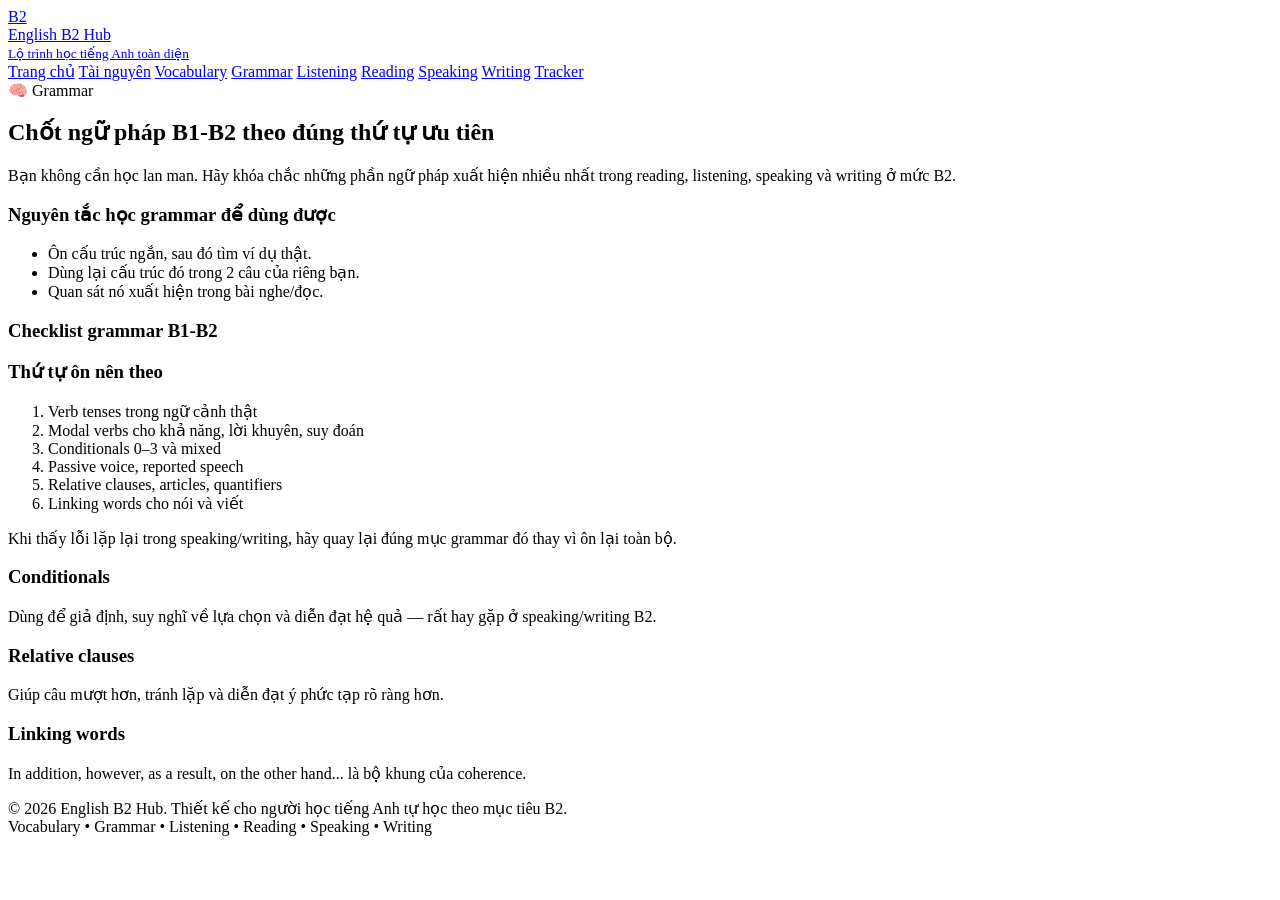
==== grammar.html @ ebb9c754 "Add files via upload" ====
<!DOCTYPE html>
<html lang="vi">
  <head>
    <meta charset="UTF-8" />
    <meta name="viewport" content="width=device-width, initial-scale=1.0" />
    <title>English B2 Hub - Grammar</title>
    <meta name="description" content="Trang ôn ngữ pháp B1-B2 với checklist và thứ tự ưu tiên." />
    <link rel="stylesheet" href="assets/styles.css" />
  </head>
  <body>
    <header>
      <div class="container nav">
        <a href="index.html" class="brand">
          <div class="brand-logo">B2</div>
          <div>
            <div>English B2 Hub</div>
            <small style="color: var(--muted); font-weight: 500">Lộ trình học tiếng Anh toàn diện</small>
          </div>
        </a>
        <nav class="nav-links">
          <a href="index.html" class="">Trang chủ</a>
<a href="resources.html" class="">Tài nguyên</a>
<a href="vocabulary.html" class="">Vocabulary</a>
<a href="grammar.html" class="active">Grammar</a>
<a href="listening.html" class="">Listening</a>
<a href="reading.html" class="">Reading</a>
<a href="speaking.html" class="">Speaking</a>
<a href="writing.html" class="">Writing</a>
<a href="tracker.html" class="">Tracker</a>
        </nav>
      </div>
    </header>
    <main>

      <section class="hero">
        <div class="container grid-2">
          <div>
            <div class="pill">🧠 Grammar</div>
            <h1 style="margin-top:18px;">Chốt ngữ pháp B1-B2 theo đúng thứ tự ưu tiên</h1>
            <p>Bạn không cần học lan man. Hãy khóa chắc những phần ngữ pháp xuất hiện nhiều nhất trong reading, listening, speaking và writing ở mức B2.</p>
          </div>
          <div class="hero-card">
            <h3>Nguyên tắc học grammar để dùng được</h3>
            <ul class="list">
              <li>Ôn cấu trúc ngắn, sau đó tìm ví dụ thật.</li>
              <li>Dùng lại cấu trúc đó trong 2 câu của riêng bạn.</li>
              <li>Quan sát nó xuất hiện trong bài nghe/đọc.</li>
            </ul>
          </div>
        </div>
      </section>

      <section>
        <div class="container grid-2">
          <article class="card">
            <h3>Checklist grammar B1-B2</h3>
            <div class="checklist-grid" id="grammarChecklist"></div>
          </article>
          <article class="card">
            <h3>Thứ tự ôn nên theo</h3>
            <ol class="list">
              <li>Verb tenses trong ngữ cảnh thật</li>
              <li>Modal verbs cho khả năng, lời khuyên, suy đoán</li>
              <li>Conditionals 0–3 và mixed</li>
              <li>Passive voice, reported speech</li>
              <li>Relative clauses, articles, quantifiers</li>
              <li>Linking words cho nói và viết</li>
            </ol>
            <div class="note" style="margin-top:16px;">Khi thấy lỗi lặp lại trong speaking/writing, hãy quay lại đúng mục grammar đó thay vì ôn lại toàn bộ.</div>
          </article>
        </div>
      </section>

      <section>
        <div class="container grid-3">
          <article class="resource-card">
            <h3>Conditionals</h3>
            <p>Dùng để giả định, suy nghĩ về lựa chọn và diễn đạt hệ quả — rất hay gặp ở speaking/writing B2.</p>
          </article>
          <article class="resource-card">
            <h3>Relative clauses</h3>
            <p>Giúp câu mượt hơn, tránh lặp và diễn đạt ý phức tạp rõ ràng hơn.</p>
          </article>
          <article class="resource-card">
            <h3>Linking words</h3>
            <p>In addition, however, as a result, on the other hand... là bộ khung của coherence.</p>
          </article>
        </div>
      </section>

    </main>

    <footer>
      <div class="container footer-row">
        <div>© 2026 English B2 Hub. Thiết kế cho người học tiếng Anh tự học theo mục tiêu B2.</div>
        <div>Vocabulary • Grammar • Listening • Reading • Speaking • Writing</div>
      </div>
    </footer>
    <script src="assets/app.js"></script>
  </body>
</html>
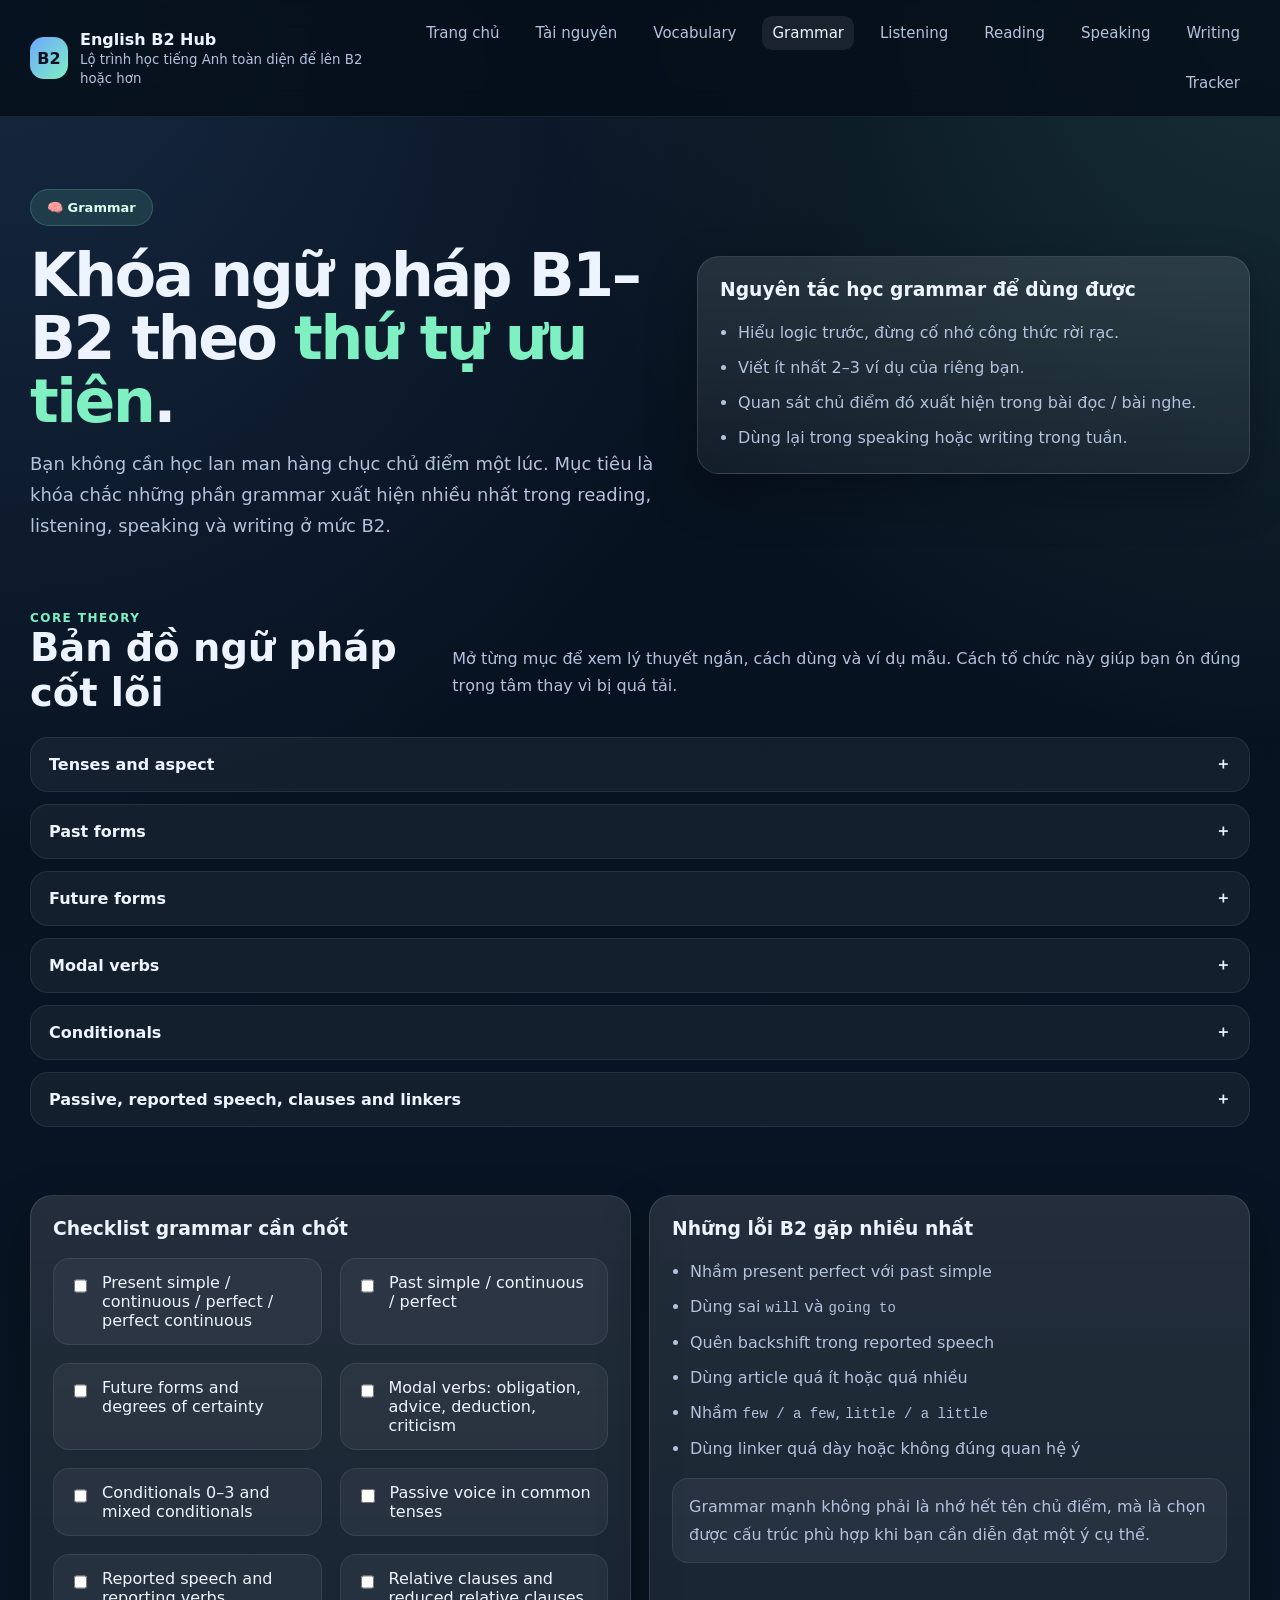
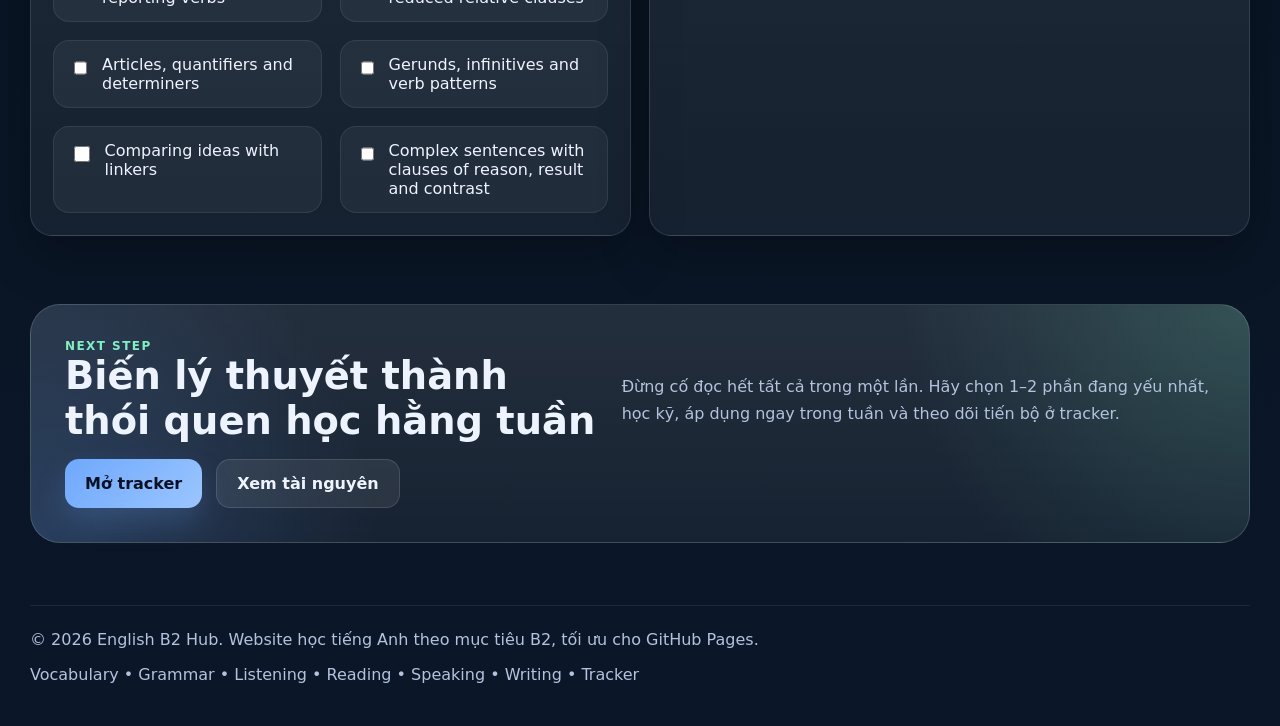
==== commit 0d8f4f0e: "`Updated English B2 Hub website with new content and features`" ====
--- a/grammar.html
+++ b/grammar.html
@@ -3,8 +3,8 @@
   <head>
     <meta charset="UTF-8" />
     <meta name="viewport" content="width=device-width, initial-scale=1.0" />
-    <title>English B2 Hub - Grammar</title>
-    <meta name="description" content="Trang ôn ngữ pháp B1-B2 với checklist và thứ tự ưu tiên." />
+    <title>English B2 Hub - Grammar B1-B2 theory</title>
+    <meta name="description" content="Trang ôn ngữ pháp B1-B2 với bản đồ lý thuyết, ví dụ, lỗi phổ biến và checklist." />
     <link rel="stylesheet" href="assets/styles.css" />
   </head>
   <body>
@@ -14,11 +14,10 @@
           <div class="brand-logo">B2</div>
           <div>
             <div>English B2 Hub</div>
-            <small style="color: var(--muted); font-weight: 500">Lộ trình học tiếng Anh toàn diện</small>
+            <small style="color: var(--muted); font-weight: 500">Lộ trình học tiếng Anh toàn diện để lên B2 hoặc hơn</small>
           </div>
         </a>
-        <nav class="nav-links">
-          <a href="index.html" class="">Trang chủ</a>
+        <nav class="nav-links"><a href="index.html" class="">Trang chủ</a>
 <a href="resources.html" class="">Tài nguyên</a>
 <a href="vocabulary.html" class="">Vocabulary</a>
 <a href="grammar.html" class="active">Grammar</a>
@@ -26,76 +25,95 @@
 <a href="reading.html" class="">Reading</a>
 <a href="speaking.html" class="">Speaking</a>
 <a href="writing.html" class="">Writing</a>
-<a href="tracker.html" class="">Tracker</a>
-        </nav>
+<a href="tracker.html" class="">Tracker</a></nav>
       </div>
     </header>
     <main>
+<section class="hero">
+  <div class="container hero-grid">
+    <div>
+      <div class="pill">🧠 Grammar</div>
+      <h1>Khóa ngữ pháp B1–B2 theo <span style="color:var(--accent)">thứ tự ưu tiên</span>.</h1>
+      <p>Bạn không cần học lan man hàng chục chủ điểm một lúc. Mục tiêu là khóa chắc những phần grammar xuất hiện nhiều nhất trong reading, listening, speaking và writing ở mức B2.</p>
+    </div>
+    <div class="hero-card">
+      <h3>Nguyên tắc học grammar để dùng được</h3>
+      <ul class="list">
+        <li>Hiểu logic trước, đừng cố nhớ công thức rời rạc.</li>
+        <li>Viết ít nhất 2–3 ví dụ của riêng bạn.</li>
+        <li>Quan sát chủ điểm đó xuất hiện trong bài đọc / bài nghe.</li>
+        <li>Dùng lại trong speaking hoặc writing trong tuần.</li>
+      </ul>
+    </div>
+  </div>
+</section>
 
-      <section class="hero">
-        <div class="container grid-2">
-          <div>
-            <div class="pill">🧠 Grammar</div>
-            <h1 style="margin-top:18px;">Chốt ngữ pháp B1-B2 theo đúng thứ tự ưu tiên</h1>
-            <p>Bạn không cần học lan man. Hãy khóa chắc những phần ngữ pháp xuất hiện nhiều nhất trong reading, listening, speaking và writing ở mức B2.</p>
-          </div>
-          <div class="hero-card">
-            <h3>Nguyên tắc học grammar để dùng được</h3>
-            <ul class="list">
-              <li>Ôn cấu trúc ngắn, sau đó tìm ví dụ thật.</li>
-              <li>Dùng lại cấu trúc đó trong 2 câu của riêng bạn.</li>
-              <li>Quan sát nó xuất hiện trong bài nghe/đọc.</li>
-            </ul>
+<section>
+  <div class="container">
+    <div class="section-title">
+      <div><div class="kicker">Core theory</div><h2>Bản đồ ngữ pháp cốt lõi</h2></div>
+      <p>Mở từng mục để xem lý thuyết ngắn, cách dùng và ví dụ mẫu. Cách tổ chức này giúp bạn ôn đúng trọng tâm thay vì bị quá tải.</p>
+    </div>
+
+    <div class="accordion-item"><button class="accordion-btn">Tenses and aspect <span>＋</span></button><div class="accordion-content"><p>Hãy phân biệt thời điểm, độ dài và mối liên hệ giữa các hành động. B2 cần bạn chọn đúng giữa simple, continuous, perfect và perfect continuous để diễn đạt chính xác.</p><div class="table-wrap"><table><thead><tr><th>Điểm ngữ pháp</th><th>Khi dùng</th><th>Ví dụ</th></tr></thead><tbody><tr><td><strong>Present simple</strong></td><td>facts, routines</td><td>I usually study in the evening.</td></tr><tr><td><strong>Present continuous</strong></td><td>actions happening now / temporary situations</td><td>I'm working on my speaking this month.</td></tr><tr><td><strong>Present perfect</strong></td><td>past action with present result / life experience</td><td>I have finished the lesson.</td></tr><tr><td><strong>Present perfect continuous</strong></td><td>duration up to now</td><td>I have been learning English for three years.</td></tr></tbody></table></div></div></div>
+
+    <div class="accordion-item"><button class="accordion-btn">Past forms <span>＋</span></button><div class="accordion-content"><p>Past simple kể sự kiện; past continuous tạo bối cảnh; past perfect cho hành động xảy ra trước một mốc quá khứ.</p><div class="table-wrap"><table><thead><tr><th>Điểm ngữ pháp</th><th>Khi dùng</th><th>Ví dụ</th></tr></thead><tbody><tr><td><strong>Past simple</strong></td><td>finished past event</td><td>She missed the train.</td></tr><tr><td><strong>Past continuous</strong></td><td>background / interrupted action</td><td>I was studying when he called.</td></tr><tr><td><strong>Past perfect</strong></td><td>earlier past</td><td>By the time we arrived, the film had started.</td></tr></tbody></table></div></div></div>
+
+    <div class="accordion-item"><button class="accordion-btn">Future forms <span>＋</span></button><div class="accordion-content"><p>Dùng will cho prediction/instant decision, be going to cho intention/evidence, present continuous cho arrangement, future perfect cho hành động hoàn thành trước một mốc tương lai.</p><div class="table-wrap"><table><thead><tr><th>Điểm ngữ pháp</th><th>Khi dùng</th><th>Ví dụ</th></tr></thead><tbody><tr><td><strong>will</strong></td><td>prediction / decision</td><td>I think it will help.</td></tr><tr><td><strong>be going to</strong></td><td>intention / evidence</td><td>I'm going to review conditionals tonight.</td></tr><tr><td><strong>present continuous</strong></td><td>fixed arrangement</td><td>We're meeting our tutor tomorrow.</td></tr><tr><td><strong>future perfect</strong></td><td>completed before future point</td><td>By June, I will have finished the course.</td></tr></tbody></table></div></div></div>
+
+    <div class="accordion-item"><button class="accordion-btn">Modal verbs <span>＋</span></button><div class="accordion-content"><p>Modal verbs giúp bạn nói về lời khuyên, nghĩa vụ, khả năng, suy đoán và phê bình quá khứ.</p><div class="table-wrap"><table><thead><tr><th>Điểm ngữ pháp</th><th>Khi dùng</th><th>Ví dụ</th></tr></thead><tbody><tr><td><strong>must / have to</strong></td><td>obligation</td><td>You must revise regularly.</td></tr><tr><td><strong>should / ought to</strong></td><td>advice</td><td>You should record your speaking.</td></tr><tr><td><strong>may / might / could</strong></td><td>possibility</td><td>This exercise might be useful.</td></tr><tr><td><strong>must have / can't have</strong></td><td>deduction about the past</td><td>He must have forgotten the meeting.</td></tr></tbody></table></div></div></div>
+
+    <div class="accordion-item"><button class="accordion-btn">Conditionals <span>＋</span></button><div class="accordion-content"><p>B2 rất hay kiểm tra conditionals vì chúng cho phép bạn nói về quy luật, khả năng, giả định và tiếc nuối.</p><div class="table-wrap"><table><thead><tr><th>Loại</th><th>Khi dùng</th><th>Ví dụ</th></tr></thead><tbody><tr><td><strong>Zero</strong></td><td>general truth</td><td>If you heat water, it boils.</td></tr><tr><td><strong>First</strong></td><td>real future possibility</td><td>If you practise daily, you will improve.</td></tr><tr><td><strong>Second</strong></td><td>imaginary present/future</td><td>If I had more time, I would read more.</td></tr><tr><td><strong>Third</strong></td><td>imaginary past</td><td>If I had revised more, I would have passed.</td></tr></tbody></table></div></div></div>
+
+    <div class="accordion-item"><button class="accordion-btn">Passive, reported speech, clauses and linkers <span>＋</span></button><div class="accordion-content"><p>Đây là các công cụ giúp câu văn B2 mạch lạc, nén thông tin tốt hơn và bớt “dịch từng câu ngắn”.</p><ul class="list"><li><strong>Passive voice:</strong> dùng khi muốn nhấn mạnh hành động/kết quả hơn người làm.</li><li><strong>Reported speech:</strong> dùng để kể lại lời nói, câu hỏi, lời khuyên.</li><li><strong>Relative clauses:</strong> nối thông tin gọn và rõ hơn.</li><li><strong>Articles & quantifiers:</strong> giúp câu chính xác về lượng và tính xác định.</li><li><strong>Gerunds / infinitives:</strong> nắm được verb patterns thường gặp.</li><li><strong>Linkers:</strong> addition, contrast, reason, result, example.</li></ul></div></div>
+  </div>
+</section>
+
+<section>
+  <div class="container grid-2">
+    <article class="card">
+      <h3>Checklist grammar cần chốt</h3>
+      <div id="grammarChecklist" class="checklist-grid"></div>
+    </article>
+    <article class="card">
+      <h3>Những lỗi B2 gặp nhiều nhất</h3>
+      <ul class="list">
+        <li>Nhầm present perfect với past simple</li>
+        <li>Dùng sai <span class="code-like">will</span> và <span class="code-like">going to</span></li>
+        <li>Quên backshift trong reported speech</li>
+        <li>Dùng article quá ít hoặc quá nhiều</li>
+        <li>Nhầm <span class="code-like">few / a few</span>, <span class="code-like">little / a little</span></li>
+        <li>Dùng linker quá dày hoặc không đúng quan hệ ý</li>
+      </ul>
+      <div class="note" style="margin-top:16px">Grammar mạnh không phải là nhớ hết tên chủ điểm, mà là chọn được cấu trúc phù hợp khi bạn cần diễn đạt một ý cụ thể.</div>
+    </article>
+  </div>
+</section>
+
+      <section>
+        <div class="container">
+          <div class="footer-cta">
+            <div class="section-title" style="margin-bottom:16px">
+              <div>
+                <div class="kicker">Next step</div>
+                <h2>Biến lý thuyết thành thói quen học hằng tuần</h2>
+              </div>
+              <p>Đừng cố đọc hết tất cả trong một lần. Hãy chọn 1–2 phần đang yếu nhất, học kỹ, áp dụng ngay trong tuần và theo dõi tiến bộ ở tracker.</p>
+            </div>
+            <div class="hero-actions" style="margin-top:0">
+              <a class="button button-primary" href="tracker.html">Mở tracker</a>
+              <a class="button button-secondary" href="resources.html">Xem tài nguyên</a>
+            </div>
           </div>
         </div>
       </section>
-
-      <section>
-        <div class="container grid-2">
-          <article class="card">
-            <h3>Checklist grammar B1-B2</h3>
-            <div class="checklist-grid" id="grammarChecklist"></div>
-          </article>
-          <article class="card">
-            <h3>Thứ tự ôn nên theo</h3>
-            <ol class="list">
-              <li>Verb tenses trong ngữ cảnh thật</li>
-              <li>Modal verbs cho khả năng, lời khuyên, suy đoán</li>
-              <li>Conditionals 0–3 và mixed</li>
-              <li>Passive voice, reported speech</li>
-              <li>Relative clauses, articles, quantifiers</li>
-              <li>Linking words cho nói và viết</li>
-            </ol>
-            <div class="note" style="margin-top:16px;">Khi thấy lỗi lặp lại trong speaking/writing, hãy quay lại đúng mục grammar đó thay vì ôn lại toàn bộ.</div>
-          </article>
-        </div>
-      </section>
-
-      <section>
-        <div class="container grid-3">
-          <article class="resource-card">
-            <h3>Conditionals</h3>
-            <p>Dùng để giả định, suy nghĩ về lựa chọn và diễn đạt hệ quả — rất hay gặp ở speaking/writing B2.</p>
-          </article>
-          <article class="resource-card">
-            <h3>Relative clauses</h3>
-            <p>Giúp câu mượt hơn, tránh lặp và diễn đạt ý phức tạp rõ ràng hơn.</p>
-          </article>
-          <article class="resource-card">
-            <h3>Linking words</h3>
-            <p>In addition, however, as a result, on the other hand... là bộ khung của coherence.</p>
-          </article>
-        </div>
-      </section>
-
     </main>
-
     <footer>
       <div class="container footer-row">
-        <div>© 2026 English B2 Hub. Thiết kế cho người học tiếng Anh tự học theo mục tiêu B2.</div>
-        <div>Vocabulary • Grammar • Listening • Reading • Speaking • Writing</div>
+        <div>© 2026 English B2 Hub. Website học tiếng Anh theo mục tiêu B2, tối ưu cho GitHub Pages.</div>
+        <div>Vocabulary • Grammar • Listening • Reading • Speaking • Writing • Tracker</div>
       </div>
     </footer>
     <script src="assets/app.js"></script>
   </body>
-</html>
+</html>
--- a/assets/styles.css
+++ b/assets/styles.css
@@ -0,0 +1,134 @@
+
+:root{
+  --bg:#07111f;
+  --bg-soft:#0d1b2d;
+  --card:rgba(255,255,255,.08);
+  --card-strong:rgba(255,255,255,.12);
+  --card-border:rgba(255,255,255,.12);
+  --text:#eef4ff;
+  --muted:#b3c2dd;
+  --primary:#6ea8fe;
+  --accent:#7ef0c2;
+  --warning:#ffd166;
+  --danger:#ff9b9b;
+  --ok:#8ef2bc;
+  --shadow:0 20px 50px rgba(0,0,0,.28);
+  --radius:22px;
+  --max-width:1220px;
+}
+*{box-sizing:border-box}
+html{scroll-behavior:smooth}
+body{
+  margin:0;
+  font-family:Inter,system-ui,-apple-system,BlinkMacSystemFont,"Segoe UI",sans-serif;
+  background:
+    radial-gradient(circle at top left, rgba(110,168,254,.16), transparent 32%),
+    radial-gradient(circle at top right, rgba(126,240,194,.14), transparent 28%),
+    linear-gradient(180deg,#06101d 0%,#081423 48%,#0b1728 100%);
+  color:var(--text);
+}
+a{color:inherit;text-decoration:none}
+button,input,textarea,select{font:inherit}
+input,textarea,select{
+  width:100%;
+  background:rgba(255,255,255,.06);
+  border:1px solid rgba(255,255,255,.12);
+  color:var(--text);
+  border-radius:14px;
+  padding:12px 14px;
+}
+input::placeholder,textarea::placeholder{color:#9eb0cd}
+textarea{min-height:96px;resize:vertical}
+.container{width:min(var(--max-width),calc(100% - 28px));margin:0 auto}
+header{
+  position:sticky;top:0;z-index:30;
+  backdrop-filter:blur(14px);
+  background:rgba(5,13,24,.78);
+  border-bottom:1px solid rgba(255,255,255,.08);
+}
+.nav{display:flex;justify-content:space-between;align-items:center;gap:18px;padding:16px 0}
+.brand{display:flex;align-items:center;gap:12px;font-weight:800}
+.brand-logo{width:42px;height:42px;border-radius:14px;display:grid;place-items:center;background:linear-gradient(135deg,var(--primary),var(--accent));color:#07111f;font-weight:900}
+.nav-links{display:flex;align-items:center;gap:16px;color:var(--muted);font-size:15px;flex-wrap:wrap;justify-content:flex-end}
+.nav-links a{padding:8px 10px;border-radius:10px}
+.nav-links a:hover,.nav-links a.active{color:var(--text);background:rgba(255,255,255,.08)}
+section{padding:34px 0}
+.hero{padding:72px 0 36px}
+.hero-grid,.grid-2,.grid-3,.grid-4,.grid-5,.resource-grid,.quick-grid,.theory-grid,.roadmap-grid,.checklist-grid,.skill-tabs{display:grid;gap:18px}
+.hero-grid{grid-template-columns:1.08fr .92fr;align-items:center}
+.grid-2,.theory-grid,.checklist-grid{grid-template-columns:repeat(2,1fr)}
+.grid-3,.resource-grid,.roadmap-grid{grid-template-columns:repeat(3,1fr)}
+.grid-4,.quick-grid{grid-template-columns:repeat(4,1fr)}
+.grid-5{grid-template-columns:repeat(5,1fr)}
+.section-title{display:flex;justify-content:space-between;align-items:end;gap:20px;margin-bottom:22px}
+.section-title h2{margin:0;font-size:clamp(1.7rem,3vw,2.45rem)}
+.section-title p,.card p,.note,.list li,.metric p,.small,.theory-point p{color:var(--muted);line-height:1.7}
+.hero h1{margin:18px 0 16px;font-size:clamp(2.4rem,4.7vw,4.5rem);line-height:1.05;letter-spacing:-.04em}
+.hero p{margin:0;color:var(--muted);font-size:18px;line-height:1.7;max-width:760px}
+.hero-actions{display:flex;gap:14px;flex-wrap:wrap;margin-top:28px}
+.card,.hero-card{background:linear-gradient(180deg,rgba(255,255,255,.11),rgba(255,255,255,.05));border:1px solid var(--card-border);border-radius:var(--radius);padding:22px;box-shadow:var(--shadow)}
+.card h3,.card h4,.hero-card h3{margin-top:0}
+.pill,.badge,.tag{display:inline-flex;align-items:center;gap:8px;padding:8px 12px;border-radius:999px;font-size:13px;font-weight:700}
+.pill{padding:10px 16px;background:rgba(126,240,194,.12);border:1px solid rgba(126,240,194,.2);color:#ddfff2}
+.badge,.tag{background:rgba(255,255,255,.08);color:#dce8ff}
+.button{display:inline-flex;align-items:center;justify-content:center;gap:10px;padding:14px 20px;border-radius:14px;font-weight:700;border:none;cursor:pointer;transition:transform .2s ease, opacity .2s ease}
+.button:hover{transform:translateY(-2px)}
+.button-primary{background:linear-gradient(135deg,var(--primary),#9bc5ff);color:#07111f;box-shadow:0 14px 30px rgba(110,168,254,.2)}
+.button-secondary{background:rgba(255,255,255,.08);color:var(--text);border:1px solid rgba(255,255,255,.12)}
+.button-ghost{background:transparent;color:var(--muted);border:1px solid rgba(255,255,255,.12)}
+.list{margin:14px 0 0;padding-left:18px;display:grid;gap:8px}
+.metric{text-align:center}
+.metric strong{font-size:28px;display:block;margin-bottom:8px}
+.note{background:rgba(255,255,255,.05);border:1px solid rgba(255,255,255,.08);border-radius:16px;padding:14px 16px}
+.resource-card,.topic-card,.theory-card,.practice-card,.roadmap-step,.mini-card,.tracker-card{position:relative;overflow:hidden}
+.resource-card::after,.topic-card::after,.practice-card::after{content:"";position:absolute;inset:auto -18px -28px auto;width:100px;height:100px;background:radial-gradient(circle, rgba(110,168,254,.18), transparent 68%)}
+.top-row,.flex-between{display:flex;justify-content:space-between;align-items:center;gap:10px;flex-wrap:wrap}
+.resource-links,.chip-row{display:flex;gap:10px;flex-wrap:wrap;margin-top:16px}
+.resource-link,.chip{display:inline-flex;align-items:center;gap:8px;padding:10px 14px;border-radius:999px;background:rgba(255,255,255,.08);border:1px solid rgba(255,255,255,.12);font-size:14px;font-weight:600}
+.resource-link:hover,.chip:hover{background:rgba(255,255,255,.12)}
+.step-no,.mini-icon{width:52px;height:52px;border-radius:16px;display:grid;place-items:center;margin-bottom:16px;font-weight:800;font-size:20px;background:linear-gradient(135deg,rgba(110,168,254,.2),rgba(126,240,194,.18));border:1px solid rgba(255,255,255,.12)}
+.subtle{font-size:14px;color:var(--muted)}
+.table-wrap{overflow:auto;border:1px solid rgba(255,255,255,.08);border-radius:18px}
+table{width:100%;border-collapse:collapse;background:rgba(255,255,255,.04)}
+th,td{padding:14px 16px;border-bottom:1px solid rgba(255,255,255,.08);text-align:left;vertical-align:top}
+th{background:rgba(255,255,255,.06);font-size:14px}
+thead th{position:sticky;top:0}
+.accordion-item{border:1px solid rgba(255,255,255,.08);border-radius:18px;background:rgba(255,255,255,.05);overflow:hidden}
+.accordion-item + .accordion-item{margin-top:12px}
+.accordion-btn{width:100%;padding:16px 18px;background:transparent;border:none;color:var(--text);text-align:left;font-weight:800;cursor:pointer;display:flex;justify-content:space-between;gap:16px;align-items:center}
+.accordion-content{padding:0 18px 18px;display:none}
+.accordion-item.open .accordion-content{display:block}
+.check-item{display:flex;gap:12px;align-items:flex-start;padding:14px 16px;border-radius:16px;background:rgba(255,255,255,.05);border:1px solid rgba(255,255,255,.08)}
+.check-item input[type="checkbox"]{width:18px;height:18px;accent-color:#7ef0c2;margin-top:4px}
+.progress-shell{height:12px;width:100%;border-radius:999px;background:rgba(255,255,255,.08);overflow:hidden;margin-top:16px}
+.progress-bar{height:100%;width:0%;border-radius:inherit;background:linear-gradient(90deg,var(--accent),var(--primary));transition:width .25s ease}
+.flashcard{min-height:220px;display:grid;place-items:center;text-align:center;padding:26px;background:linear-gradient(180deg,rgba(126,240,194,.14),rgba(255,255,255,.05));border:1px solid rgba(126,240,194,.22);border-radius:22px}
+.flashcard h3{font-size:2rem;margin:0 0 10px}
+.flashcard .hint{font-size:14px;color:var(--muted)}
+.vocab-item,.journal-item{display:flex;justify-content:space-between;gap:14px;align-items:flex-start;padding:14px 16px;border-radius:16px;background:rgba(255,255,255,.05);border:1px solid rgba(255,255,255,.08)}
+.vocab-item strong,.journal-item strong{display:block;margin-bottom:6px}
+.icon-btn{min-width:42px;height:42px;border-radius:12px;border:1px solid rgba(255,255,255,.12);background:rgba(255,255,255,.06);color:var(--text);cursor:pointer}
+.prompt-box{min-height:120px;background:rgba(255,255,255,.05);border:1px solid rgba(255,255,255,.08);border-radius:18px;padding:18px;font-size:17px;line-height:1.7}
+.footer-cta{padding:34px;border-radius:30px;background:radial-gradient(circle at top right, rgba(126,240,194,.18), transparent 28%),radial-gradient(circle at bottom left, rgba(110,168,254,.22), transparent 28%),linear-gradient(180deg, rgba(255,255,255,.11), rgba(255,255,255,.05));border:1px solid rgba(255,255,255,.14)}
+footer{padding:28px 0 42px;color:var(--muted)}
+.footer-row{display:flex;justify-content:space-between;gap:16px;flex-wrap:wrap;border-top:1px solid rgba(255,255,255,.08);padding-top:24px}
+.kicker{letter-spacing:.12em;text-transform:uppercase;font-size:12px;color:var(--accent);font-weight:800}
+.skill-tabs{grid-template-columns:repeat(5,1fr)}
+.skill-tab{padding:14px 16px;border-radius:16px;background:rgba(255,255,255,.06);border:1px solid rgba(255,255,255,.12);color:var(--text);cursor:pointer;font-weight:700}
+.skill-tab.active{background:linear-gradient(135deg,rgba(110,168,254,.22),rgba(126,240,194,.18));border-color:rgba(126,240,194,.42)}
+.resource-panel{display:none}
+.resource-panel.active{display:block}
+.callout{border-left:4px solid var(--accent);padding-left:16px}
+.theory-point{padding:18px;border-radius:18px;background:rgba(255,255,255,.05);border:1px solid rgba(255,255,255,.08)}
+.code-like{font-family:ui-monospace,SFMono-Regular,Menlo,monospace;font-size:14px}
+@media (max-width:1100px){
+  .hero-grid,.grid-2,.grid-3,.grid-4,.grid-5,.resource-grid,.quick-grid,.theory-grid,.roadmap-grid,.checklist-grid,.skill-tabs{grid-template-columns:repeat(2,1fr)}
+  .hero-grid{grid-template-columns:1fr}
+}
+@media (max-width:760px){
+  .nav-links{display:none}
+  .hero{padding-top:42px}
+  .hero p{font-size:16px}
+  .hero-grid,.grid-2,.grid-3,.grid-4,.grid-5,.resource-grid,.quick-grid,.theory-grid,.roadmap-grid,.checklist-grid,.skill-tabs{grid-template-columns:1fr}
+  .section-title,.top-row,.flex-between,.footer-row{flex-direction:column;align-items:flex-start}
+}
